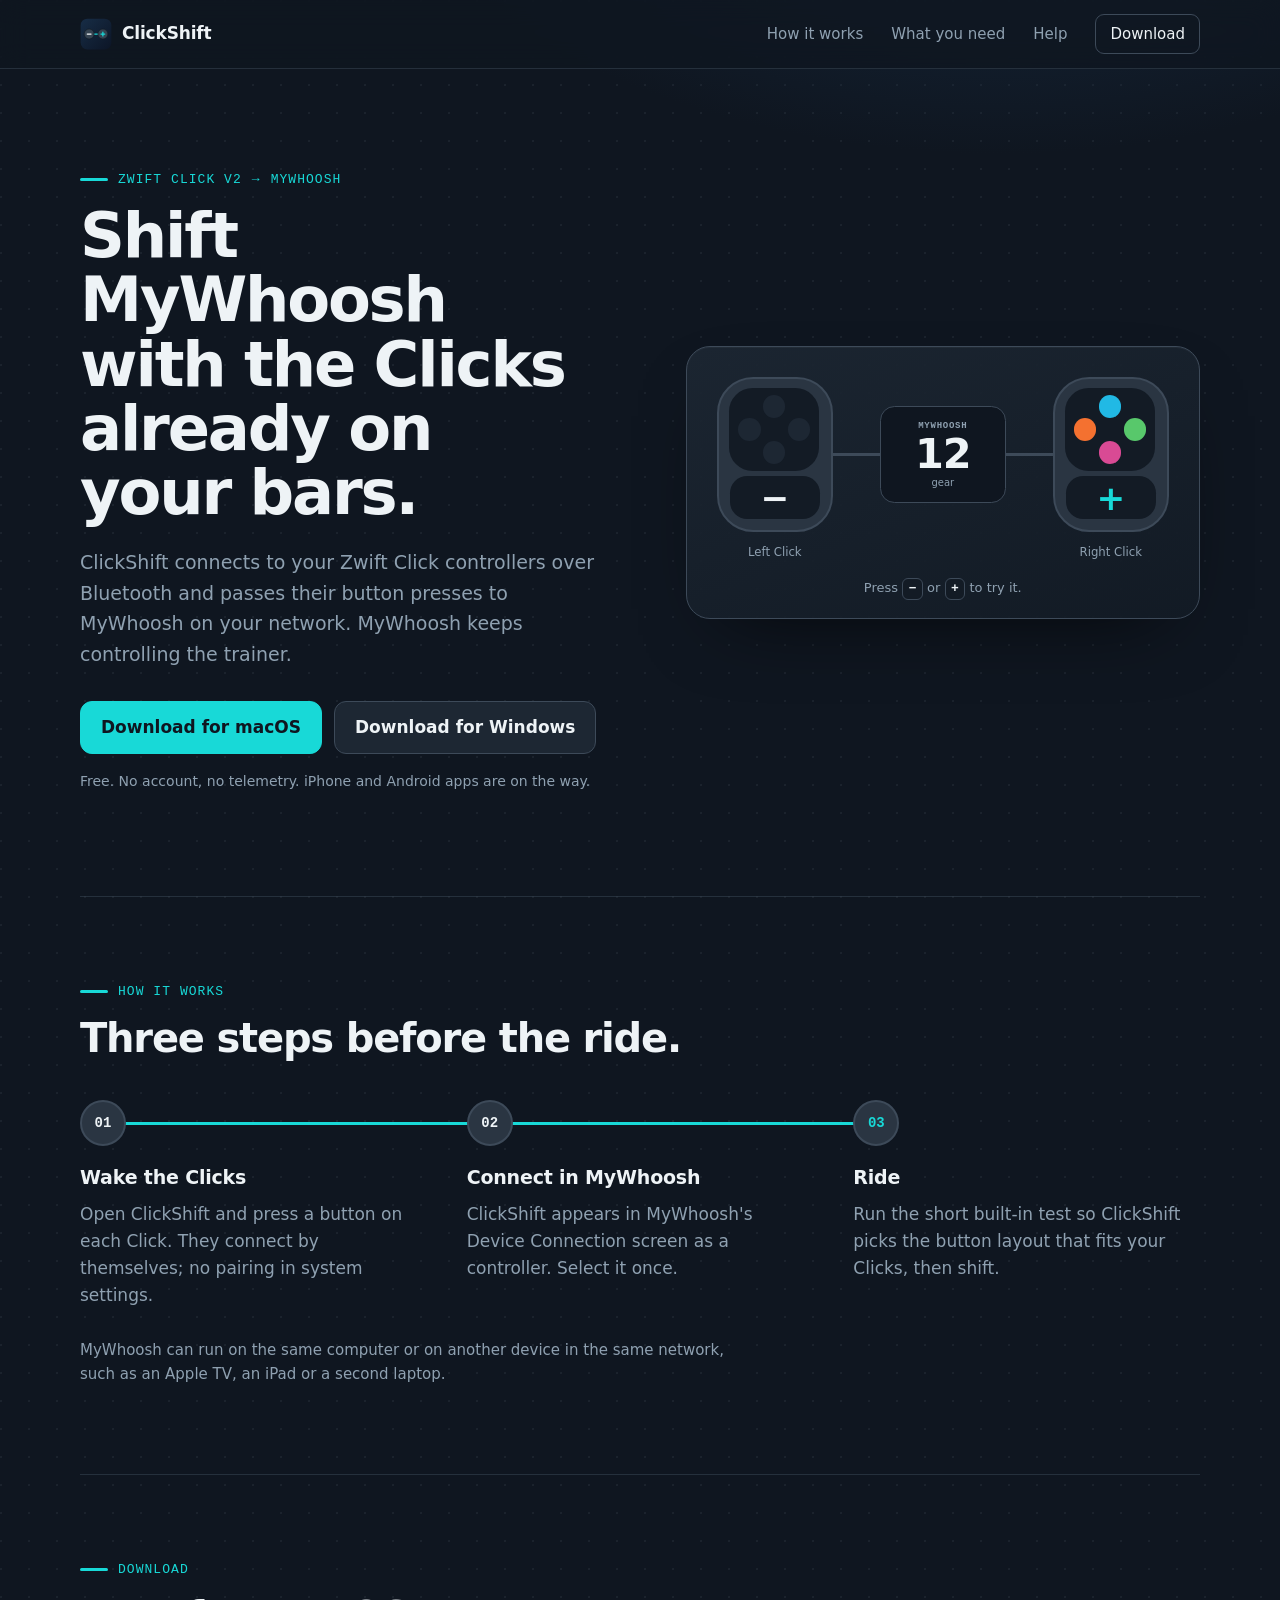
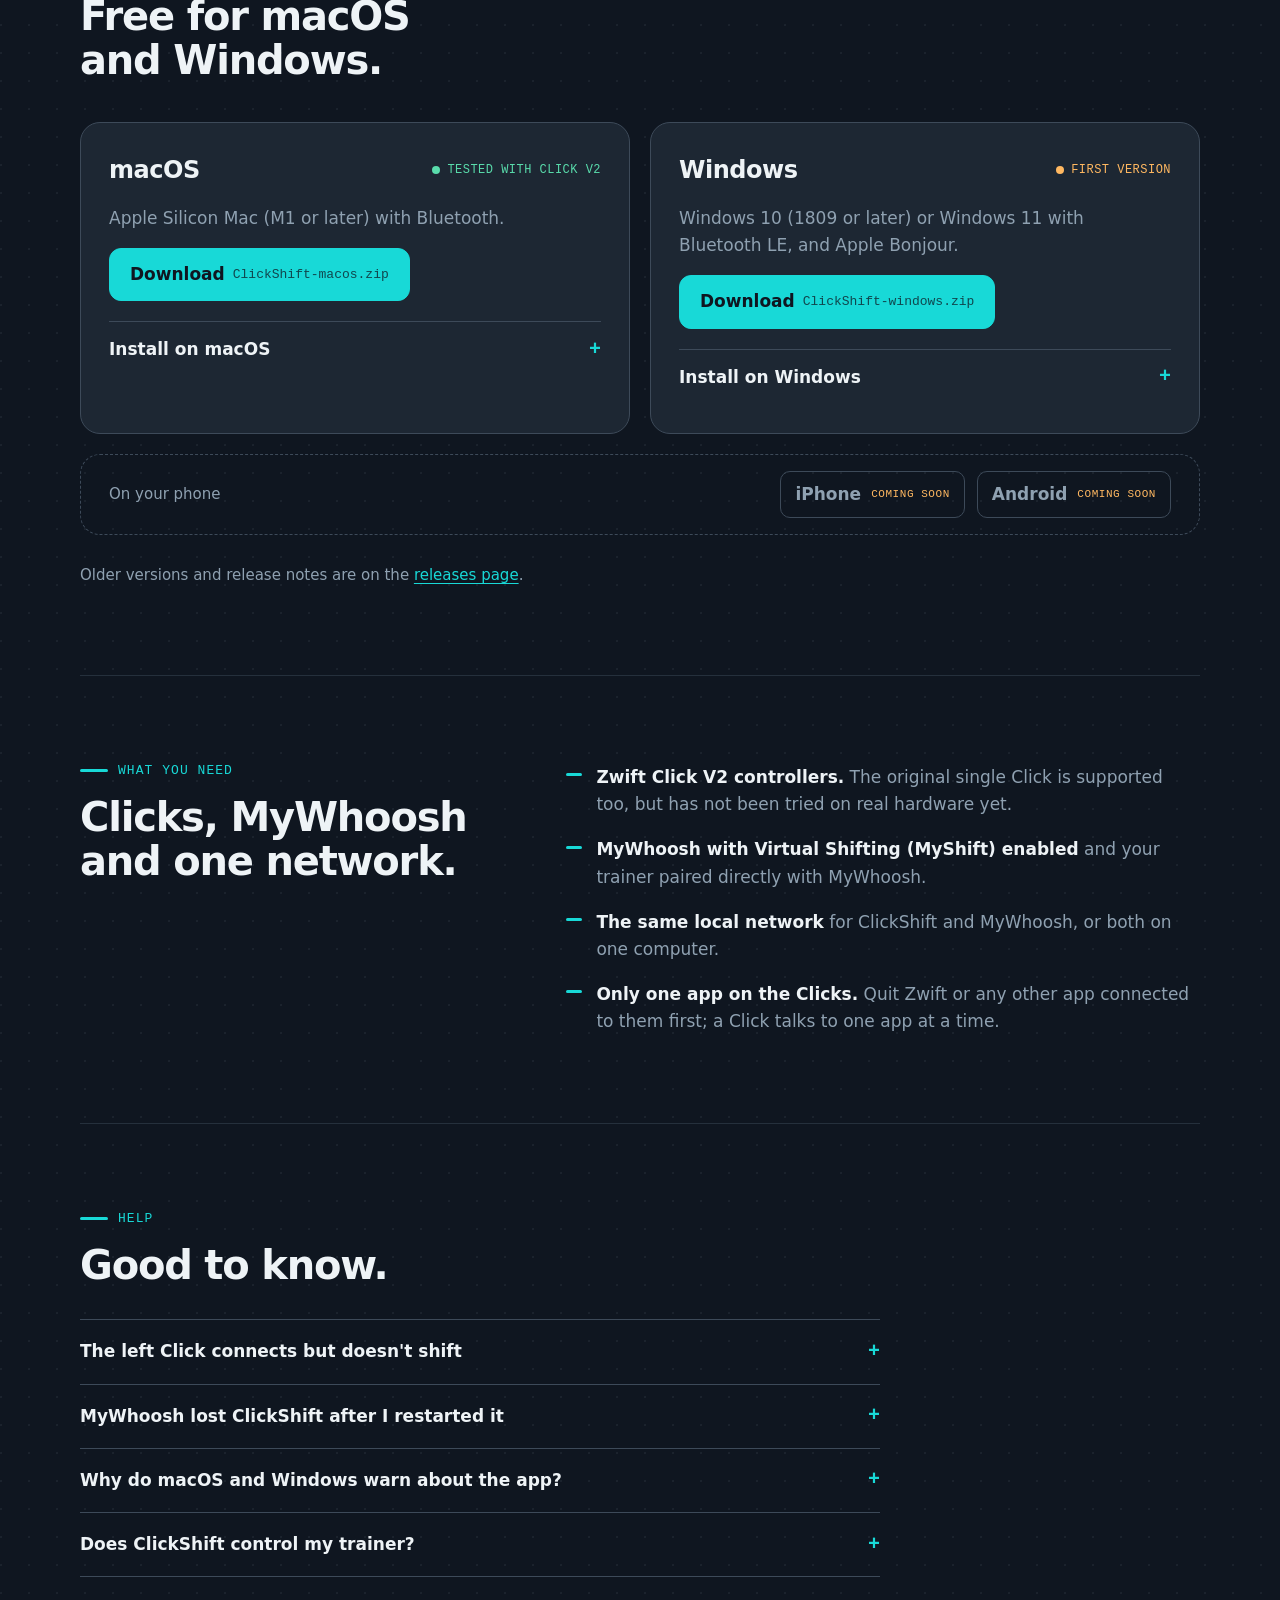
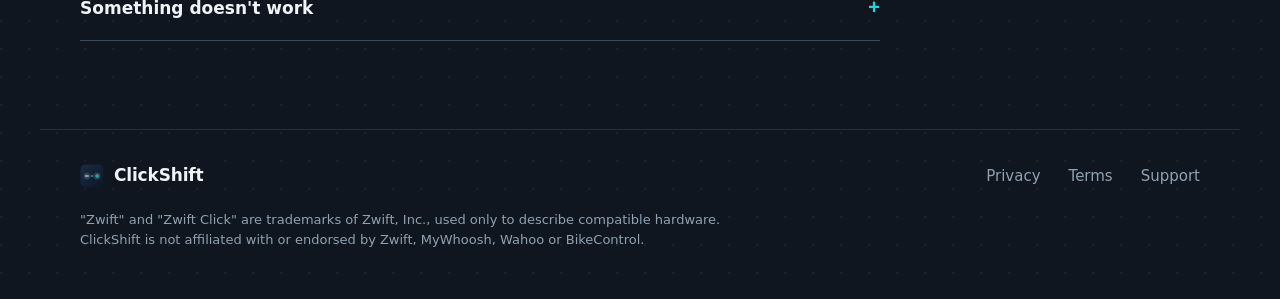
==== docs/index.html @ 23c37480 "Add the ClickShift website A landing page with the macOS and Windows downloads, the privacy policy a" ====
<!doctype html>
<html lang="en">
<head>
  <meta charset="utf-8">
  <meta name="viewport" content="width=device-width, initial-scale=1">
  <title>ClickShift – shift MyWhoosh with Zwift Click controllers</title>
  <meta name="description" content="ClickShift connects Zwift Click V2 controllers over Bluetooth and passes their button presses to MyWhoosh. Free for macOS and Windows.">
  <meta name="theme-color" content="#0F1620">
  <meta name="color-scheme" content="dark">
  <meta property="og:title" content="ClickShift">
  <meta property="og:description" content="Shift gears in MyWhoosh with Zwift Click controllers. Free for macOS and Windows.">
  <meta property="og:type" content="website">
  <meta property="og:image" content="assets/icon-512.png">
  <link rel="icon" href="assets/favicon.svg" type="image/svg+xml">
  <link rel="apple-touch-icon" href="assets/apple-touch-icon.png">
  <link rel="stylesheet" href="styles.css">
  <script src="main.js" defer></script>
</head>
<body>
  <a class="skip" href="#main">Skip to content</a>

  <header class="top">
    <a class="brand" href="./" aria-label="ClickShift home">
      <img src="assets/favicon.svg" alt="" width="32" height="32">
      <span>ClickShift</span>
    </a>
    <nav aria-label="Main">
      <a href="#how">How it works</a>
      <a href="#need">What you need</a>
      <a href="#help">Help</a>
      <a class="nav-cta" href="#download">Download</a>
    </nav>
  </header>

  <main id="main">
    <section class="hero">
      <div class="hero-copy">
        <p class="eyebrow">Zwift Click V2 <span aria-hidden="true">→</span> MyWhoosh</p>
        <h1>Shift MyWhoosh with the Clicks already on your bars.</h1>
        <p class="lede">
          ClickShift connects to your Zwift Click controllers over Bluetooth and passes their button
          presses to MyWhoosh on your network. MyWhoosh keeps controlling the trainer.
        </p>
        <div class="cta" data-downloads>
          <a class="button primary" data-os="mac"
             href="https://github.com/damcyk96/ClickShift-releases/releases/latest/download/ClickShift-macos.zip">
            Download for macOS
          </a>
          <a class="button" data-os="windows"
             href="https://github.com/damcyk96/ClickShift-releases/releases/latest/download/ClickShift-windows.zip">
            Download for Windows
          </a>
        </div>
        <p class="fine">Free. No account, no telemetry. iPhone and Android apps are on the way.</p>
      </div>

      <div class="rig-frame">
        <div class="rig" data-rig>
          <div class="controller">
            <div class="puck">
              <div class="well" aria-hidden="true"><i></i><i></i><i></i><i></i></div>
              <button class="bar" type="button" data-shift="down" aria-label="Shift down (demo)">−</button>
            </div>
            <p class="caption">Left Click</p>
          </div>

          <div class="link" data-link="down" aria-hidden="true"><b></b></div>

          <div class="node">
            <span class="node-title">MyWhoosh</span>
            <span class="node-count" data-gear>12</span>
            <span class="node-sub">gear</span>
          </div>

          <div class="link reverse" data-link="up" aria-hidden="true"><b></b></div>

          <div class="controller">
            <div class="puck">
              <div class="well faces" aria-hidden="true"><i></i><i></i><i></i><i></i></div>
              <button class="bar accent" type="button" data-shift="up" aria-label="Shift up (demo)">+</button>
            </div>
            <p class="caption">Right Click</p>
          </div>
        </div>
        <p class="rig-hint">Press <kbd>−</kbd> or <kbd>+</kbd> to try it.</p>
      </div>
    </section>

    <section id="how" class="band">
      <p class="eyebrow">How it works</p>
      <h2>Three steps before the ride.</h2>
      <ol class="steps">
        <li>
          <span class="step-number">01</span>
          <h3>Wake the Clicks</h3>
          <p>Open ClickShift and press a button on each Click. They connect by themselves; no pairing in system settings.</p>
        </li>
        <li>
          <span class="step-number">02</span>
          <h3>Connect in MyWhoosh</h3>
          <p>ClickShift appears in MyWhoosh's Device Connection screen as a controller. Select it once.</p>
        </li>
        <li>
          <span class="step-number">03</span>
          <h3>Ride</h3>
          <p>Run the short built-in test so ClickShift picks the button layout that fits your Clicks, then shift.</p>
        </li>
      </ol>
      <p class="note">
        MyWhoosh can run on the same computer or on another device in the same network, such as an
        Apple TV, an iPad or a second laptop.
      </p>
    </section>

    <section id="download" class="band">
      <p class="eyebrow">Download</p>
      <h2>Free for macOS and Windows.</h2>

      <div class="downloads">
        <article class="card" data-card="mac">
          <header>
            <h3>macOS</h3>
            <span class="tag ok">Tested with Click V2</span>
          </header>
          <p>Apple Silicon Mac (M1 or later) with Bluetooth.</p>
          <a class="button primary"
             href="https://github.com/damcyk96/ClickShift-releases/releases/latest/download/ClickShift-macos.zip">
            Download <span class="file">ClickShift-macos.zip</span>
          </a>
          <details>
            <summary>Install on macOS</summary>
            <ol>
              <li>Unzip the file and move <strong>ClickShift.app</strong> to <strong>Applications</strong>.</li>
              <li>Open it. macOS refuses the first time, because the app is not yet notarized by Apple.</li>
              <li>Open <strong>System Settings → Privacy &amp; Security</strong>, scroll to <strong>Security</strong> and select <strong>Open Anyway</strong>. This is needed once per version.</li>
              <li>Allow <strong>Bluetooth</strong> and <strong>Local Network</strong> access when macOS asks.</li>
            </ol>
          </details>
        </article>

        <article class="card" data-card="windows">
          <header>
            <h3>Windows</h3>
            <span class="tag waiting">First version</span>
          </header>
          <p>Windows 10 (1809 or later) or Windows 11 with Bluetooth LE, and Apple Bonjour.</p>
          <a class="button primary"
             href="https://github.com/damcyk96/ClickShift-releases/releases/latest/download/ClickShift-windows.zip">
            Download <span class="file">ClickShift-windows.zip</span>
          </a>
          <details>
            <summary>Install on Windows</summary>
            <ol>
              <li>Install <a href="https://support.apple.com/en-us/106380">Bonjour Print Services for Windows</a> unless you already have Bonjour (it also comes with iTunes). MyWhoosh on Windows finds ClickShift through it.</li>
              <li>Unzip the file and run <strong>ClickShift.exe</strong> from the unzipped folder. Keep the other files next to it.</li>
              <li>The app is not signed, so SmartScreen may warn on the first start: select <strong>More info → Run anyway</strong>.</li>
              <li>If Windows Firewall asks, allow access on <strong>private</strong> networks.</li>
            </ol>
            <p>Don't pair the Clicks in Windows Bluetooth settings; ClickShift connects to them itself.</p>
          </details>
        </article>
      </div>

      <div class="stores">
        <p>On your phone</p>
        <span class="store" aria-disabled="true">iPhone <em>Coming soon</em></span>
        <span class="store" aria-disabled="true">Android <em>Coming soon</em></span>
      </div>

      <p class="note">
        Older versions and release notes are on the
        <a href="https://github.com/damcyk96/ClickShift-releases/releases">releases page</a>.
      </p>
    </section>

    <section id="need" class="band split">
      <div>
        <p class="eyebrow">What you need</p>
        <h2>Clicks, MyWhoosh and one network.</h2>
      </div>
      <ul class="checks">
        <li><strong>Zwift Click V2 controllers.</strong> The original single Click is supported too, but has not been tried on real hardware yet.</li>
        <li><strong>MyWhoosh with Virtual Shifting (MyShift) enabled</strong> and your trainer paired directly with MyWhoosh.</li>
        <li><strong>The same local network</strong> for ClickShift and MyWhoosh, or both on one computer.</li>
        <li><strong>Only one app on the Clicks.</strong> Quit Zwift or any other app connected to them first; a Click talks to one app at a time.</li>
      </ul>
    </section>

    <section id="help" class="band">
      <p class="eyebrow">Help</p>
      <h2>Good to know.</h2>
      <div class="faq">
        <details>
          <summary>The left Click connects but doesn't shift</summary>
          <p>
            The left Click can stay connected while it stops reporting button presses. Run the test in
            ClickShift: it switches to <strong>1 Click</strong> mode, where the right Click's <strong>+</strong> shifts up
            and its <strong>B</strong> shifts down. To get the left one back, pair both Clicks in Zwift, quit Zwift
            completely, reconnect them in ClickShift and run the test again.
          </p>
        </details>
        <details>
          <summary>MyWhoosh lost ClickShift after I restarted it</summary>
          <p>MyWhoosh does not reconnect by itself. Connect ClickShift again in MyWhoosh's Device Connection screen.</p>
        </details>
        <details>
          <summary>Why do macOS and Windows warn about the app?</summary>
          <p>
            The desktop apps are not yet signed with a paid publisher certificate, so both systems ask you
            to confirm the first start. The install steps above show where.
          </p>
        </details>
        <details>
          <summary>Does ClickShift control my trainer?</summary>
          <p>No. MyWhoosh keeps controlling the trainer and its resistance; ClickShift only sends the button presses.</p>
        </details>
        <details>
          <summary>Something doesn't work</summary>
          <p>
            Open an <a href="https://github.com/damcyk96/ClickShift-releases/issues">issue</a> and attach the log
            (<strong>Logs → Copy logs</strong> in the app). The log can contain local IP addresses and Bluetooth
            device identifiers, so review it before posting.
          </p>
        </details>
      </div>
    </section>
  </main>

  <footer class="bottom">
    <div class="bottom-row">
      <a class="brand" href="./">
        <img src="assets/favicon.svg" alt="" width="24" height="24">
        <span>ClickShift</span>
      </a>
      <nav aria-label="Legal and support">
        <a href="privacy.html">Privacy</a>
        <a href="terms.html">Terms</a>
        <a href="https://github.com/damcyk96/ClickShift-releases/issues">Support</a>
      </nav>
    </div>
    <p class="legal">
      "Zwift" and "Zwift Click" are trademarks of Zwift, Inc., used only to describe compatible hardware.
      ClickShift is not affiliated with or endorsed by Zwift, MyWhoosh, Wahoo or BikeControl.
    </p>
  </footer>
</body>
</html>
---- docs/styles.css ----
/* One dark palette, shared with the apps: the navy of the app icon and its cyan link. */
:root {
  --background: #0f1620;
  --shell: #2a3542;
  --edge: #3d4a59;
  --well: #131b25;
  --card: #1d2733;
  --text: #eef3f6;
  --secondary: #8fa1b1;
  --link: #18d9d7;
  --ok: #59dbab;
  --waiting: #ffb861;

  --sans: ui-sans-serif, system-ui, -apple-system, "Segoe UI", Roboto, "Helvetica Neue", sans-serif;
  --mono: ui-monospace, "SF Mono", "Cascadia Mono", "Segoe UI Mono", Menlo, Consolas, monospace;
  --page: 1120px;
  --gutter: clamp(16px, 4vw, 40px);
  --ease: cubic-bezier(0.2, 0.7, 0.2, 1);
}

*,
*::before,
*::after {
  box-sizing: border-box;
}

html {
  scroll-behavior: smooth;
  scroll-padding-top: 88px;
  -webkit-text-size-adjust: 100%;
}

body {
  margin: 0;
  color: var(--text);
  font: 400 1.0625rem/1.6 var(--sans);
  background:
    radial-gradient(900px 520px at 78% -6%, #172d46 0%, transparent 70%),
    radial-gradient(circle at 1px 1px, rgb(143 161 177 / 0.09) 1px, transparent 0) 0 0 / 28px 28px,
    var(--background);
  background-attachment: scroll, scroll, scroll;
}

h1,
h2,
h3,
p,
ol,
ul {
  margin: 0;
}

a {
  color: var(--link);
  text-underline-offset: 0.2em;
}

:focus-visible {
  outline: 2px solid var(--link);
  outline-offset: 3px;
  border-radius: 6px;
}

.skip {
  position: absolute;
  left: 16px;
  top: -80px;
  z-index: 10;
  padding: 10px 14px;
  border-radius: 8px;
  background: var(--link);
  color: var(--background);
  font-weight: 600;
}

.skip:focus {
  top: 12px;
}

/* Header */

.top {
  position: sticky;
  top: 0;
  z-index: 5;
  display: flex;
  align-items: center;
  justify-content: space-between;
  gap: 16px;
  padding: 14px max(var(--gutter), calc((100vw - var(--page)) / 2));
  background: rgb(15 22 32 / 0.82);
  backdrop-filter: blur(14px);
  -webkit-backdrop-filter: blur(14px);
  border-bottom: 1px solid rgb(61 74 89 / 0.5);
}

.brand {
  display: inline-flex;
  align-items: center;
  gap: 10px;
  color: var(--text);
  font-weight: 700;
  letter-spacing: -0.01em;
  text-decoration: none;
}

.brand img {
  border-radius: 22%;
}

.top nav,
.bottom nav {
  display: flex;
  align-items: center;
  gap: clamp(14px, 2.4vw, 28px);
}

.top nav a,
.bottom nav a {
  color: var(--secondary);
  font-size: 0.9375rem;
  text-decoration: none;
  transition: color 160ms var(--ease);
}

.top nav a:hover,
.bottom nav a:hover {
  color: var(--text);
}

.top nav .nav-cta {
  padding: 7px 14px;
  border: 1px solid var(--edge);
  border-radius: 9px;
  color: var(--text);
}

.top nav .nav-cta:hover {
  border-color: var(--link);
}

@media (max-width: 640px) {
  .top nav a:not(.nav-cta) {
    display: none;
  }
}

/* Shared pieces */

main {
  width: min(100%, calc(var(--page) + 2 * var(--gutter)));
  margin: 0 auto;
  padding: 0 var(--gutter);
}

.eyebrow {
  display: flex;
  align-items: center;
  gap: 10px;
  margin-bottom: 18px;
  color: var(--link);
  font: 500 0.8125rem/1 var(--mono);
  letter-spacing: 0.08em;
  text-transform: uppercase;
}

/* The link from the app icon, drawn before each label. */
.eyebrow::before {
  content: "";
  width: 28px;
  height: 3px;
  border-radius: 2px;
  background: var(--link);
}

h1 {
  font-size: clamp(2.3rem, 5.4vw, 3.9rem);
  font-weight: 750;
  line-height: 1.03;
  letter-spacing: -0.035em;
  text-wrap: balance;
}

h2 {
  max-width: 22ch;
  font-size: clamp(1.7rem, 3.4vw, 2.5rem);
  font-weight: 720;
  line-height: 1.1;
  letter-spacing: -0.03em;
  text-wrap: balance;
}

h3 {
  font-size: 1.1875rem;
  font-weight: 650;
  letter-spacing: -0.01em;
}

.button {
  display: inline-flex;
  align-items: center;
  justify-content: center;
  gap: 8px;
  min-height: 48px;
  padding: 12px 20px;
  border: 1px solid var(--edge);
  border-radius: 12px;
  background: var(--card);
  color: var(--text);
  font-weight: 650;
  text-decoration: none;
  transition: transform 160ms var(--ease), border-color 160ms var(--ease), background-color 160ms var(--ease);
}

.button:hover {
  border-color: var(--link);
  transform: translateY(-1px);
}

.button:active {
  transform: translateY(0);
}

.button.primary {
  border-color: var(--link);
  background: var(--link);
  color: var(--background);
}

.button.primary:hover {
  background: #4be6e4;
}

.button .file {
  font: 500 0.8125rem/1 var(--mono);
  white-space: nowrap;
  opacity: 0.75;
}

@media (max-width: 420px) {
  .button .file {
    font-size: 0.75rem;
  }
}

.note {
  max-width: 68ch;
  margin-top: 28px;
  color: var(--secondary);
  font-size: 0.9375rem;
}

/* Hero */

.hero {
  display: grid;
  gap: clamp(36px, 6vw, 72px);
  align-items: center;
  padding: clamp(48px, 9vw, 104px) 0 clamp(56px, 9vw, 104px);
}

@media (min-width: 960px) {
  .hero {
    grid-template-columns: 1.02fr 0.98fr;
  }
}

.lede {
  max-width: 54ch;
  margin-top: 22px;
  color: var(--secondary);
  font-size: clamp(1.0625rem, 1.5vw, 1.1875rem);
}

.cta {
  display: flex;
  flex-wrap: wrap;
  gap: 12px;
  margin-top: 32px;
}

.fine {
  margin-top: 16px;
  color: var(--secondary);
  font-size: 0.875rem;
}

/* The rig: the Clicks joined to MyWhoosh, as the desktop apps draw them.
   Every measurement is a multiple of --u, so the drawing scales as one piece. */

.rig-frame {
  container-type: inline-size;
  padding: clamp(18px, 3vw, 30px) clamp(14px, 3vw, 30px) 18px;
  border: 1px solid var(--edge);
  border-radius: 24px;
  background: linear-gradient(160deg, rgb(29 39 51 / 0.9), rgb(19 27 37 / 0.9));
  box-shadow: 0 30px 80px -40px rgb(0 0 0 / 0.8), inset 0 1px 0 rgb(255 255 255 / 0.04);
}

.rig {
  --u: clamp(8px, 4cqw, 20px);
  display: flex;
  align-items: flex-start;
}

.controller {
  flex: none;
  width: calc(6.4 * var(--u));
}

.puck {
  position: relative;
  height: calc(8.6 * var(--u));
  border: calc(0.15 * var(--u)) solid var(--edge);
  border-radius: calc(2 * var(--u));
  background: var(--shell);
}

.well {
  position: absolute;
  left: calc(0.55 * var(--u));
  top: calc(0.5 * var(--u));
  width: calc(5 * var(--u));
  height: calc(4.6 * var(--u));
  border-radius: calc(1.3 * var(--u));
  background: var(--well);
}

.well i {
  position: absolute;
  width: calc(1.25 * var(--u));
  height: calc(1.25 * var(--u));
  border-radius: 50%;
  background: var(--card);
}

.well i:nth-child(1) { left: calc(1.875 * var(--u)); top: calc(0.4 * var(--u)); }
.well i:nth-child(2) { left: calc(0.5 * var(--u)); top: calc(1.675 * var(--u)); }
.well i:nth-child(3) { left: calc(3.25 * var(--u)); top: calc(1.675 * var(--u)); }
.well i:nth-child(4) { left: calc(1.875 * var(--u)); top: calc(2.95 * var(--u)); }

.well.faces i:nth-child(1) { background: #21b9e5; }
.well.faces i:nth-child(2) { background: #f47130; }
.well.faces i:nth-child(3) { background: #58c86b; }
.well.faces i:nth-child(4) { background: #d94a94; }

.bar {
  position: absolute;
  left: calc(0.6 * var(--u));
  right: calc(0.6 * var(--u));
  bottom: calc(0.6 * var(--u));
  height: calc(2.4 * var(--u));
  padding: 0;
  border: 0;
  border-radius: calc(0.95 * var(--u));
  background: var(--well);
  color: var(--text);
  font: 600 calc(1.9 * var(--u)) / 1 var(--sans);
  cursor: pointer;
  touch-action: manipulation;
  transition: background-color 220ms var(--ease), color 220ms var(--ease), transform 120ms var(--ease);
}

.bar.accent {
  color: var(--link);
}

.bar:hover {
  background: #0d141c;
}

.bar:active {
  transform: scale(0.97);
}

.bar.lit {
  background: var(--link);
  color: var(--background);
  transition-duration: 0ms;
}

.caption {
  margin-top: calc(0.6 * var(--u));
  color: var(--secondary);
  font-size: max(11px, calc(0.65 * var(--u)));
  text-align: center;
  white-space: nowrap;
}

.link {
  position: relative;
  flex: 1 1 0;
  min-width: calc(1.6 * var(--u));
  height: 3px;
  margin-top: calc(4.3 * var(--u) - 1.5px);
  overflow: hidden;
  background: var(--edge);
}

.link.reverse {
  transform: scaleX(-1);
}

.link b {
  position: absolute;
  inset: 0 auto 0 0;
  width: 45%;
  background: linear-gradient(90deg, transparent, var(--link));
  opacity: 0;
}

.link.fire b {
  animation: pulse 300ms linear;
}

@keyframes pulse {
  from { left: -45%; opacity: 1; }
  to { left: 100%; opacity: 1; }
}

.node {
  flex: none;
  display: flex;
  flex-direction: column;
  align-items: center;
  justify-content: center;
  gap: calc(0.12 * var(--u));
  width: calc(7 * var(--u));
  height: calc(5.4 * var(--u));
  margin-top: calc(1.6 * var(--u));
  border: calc(0.1 * var(--u)) solid var(--edge);
  border-radius: calc(0.8 * var(--u));
  background: var(--background);
  transition: border-color 500ms var(--ease);
}

.node.bump {
  border-color: var(--link);
  transition-duration: 0ms;
}

.node-title {
  color: var(--secondary);
  font: 600 max(9px, calc(0.5 * var(--u))) / 1 var(--mono);
  letter-spacing: 0.08em;
  text-transform: uppercase;
}

.node-count {
  font: 700 calc(2.3 * var(--u)) / 1.05 var(--sans);
  font-variant-numeric: tabular-nums;
  letter-spacing: -0.03em;
}

.node-sub {
  color: var(--secondary);
  font-size: max(10px, calc(0.55 * var(--u)));
  line-height: 1;
}

.rig-hint {
  margin-top: 16px;
  color: var(--secondary);
  font-size: 0.8125rem;
  text-align: center;
}

kbd {
  display: inline-block;
  min-width: 1.6em;
  padding: 1px 5px;
  border: 1px solid var(--edge);
  border-radius: 6px;
  background: var(--well);
  color: var(--text);
  font: 600 0.8125rem/1.4 var(--mono);
  text-align: center;
}

/* Sections */

.band {
  padding: clamp(48px, 8vw, 88px) 0;
  border-top: 1px solid rgb(61 74 89 / 0.5);
}

.band.split {
  display: grid;
  gap: 32px;
}

@media (min-width: 860px) {
  .band.split {
    grid-template-columns: 0.8fr 1.2fr;
    gap: 64px;
  }
}

/* Steps sit on a rail, like the Clicks on their link. */
.steps {
  position: relative;
  display: grid;
  gap: 28px;
  margin-top: 40px;
  padding: 0;
  list-style: none;
}

.steps li {
  position: relative;
}

.step-number {
  position: relative;
  z-index: 1;
  display: inline-grid;
  place-items: center;
  width: 46px;
  height: 46px;
  margin-bottom: 16px;
  border: 2px solid var(--edge);
  border-radius: 50%;
  background: var(--shell);
  color: var(--text);
  font: 600 0.875rem/1 var(--mono);
}

.steps li:last-child .step-number {
  color: var(--link);
}

.steps p {
  max-width: 36ch;
  margin-top: 8px;
  color: var(--secondary);
}

/* Each step is joined to the next one by the link. */
.steps li:not(:last-child)::before {
  content: "";
  position: absolute;
  background: var(--link);
}

@media (min-width: 760px) {
  .steps {
    grid-template-columns: repeat(3, 1fr);
    gap: 40px;
  }

  .steps li:not(:last-child)::before {
    left: 23px;
    top: 22px;
    width: calc(100% + 40px);
    height: 3px;
  }
}

@media (max-width: 759px) {
  .steps li {
    padding-left: 66px;
  }

  .step-number {
    position: absolute;
    left: 0;
    top: -8px;
  }

  .steps li:not(:last-child)::before {
    left: 22px;
    top: 0;
    width: 3px;
    height: calc(100% + 28px);
  }
}

/* Downloads */

.downloads {
  display: grid;
  gap: 20px;
  margin-top: 40px;
}

@media (min-width: 760px) {
  .downloads {
    grid-template-columns: 1fr 1fr;
  }
}

.card {
  display: flex;
  flex-direction: column;
  align-items: flex-start;
  gap: 16px;
  padding: clamp(20px, 3vw, 28px);
  border: 1px solid var(--edge);
  border-radius: 20px;
  background: var(--card);
  transition: border-color 200ms var(--ease);
}

.card.yours {
  border-color: var(--link);
}

.card header {
  display: flex;
  flex-wrap: wrap;
  align-items: center;
  justify-content: space-between;
  gap: 10px;
  width: 100%;
}

.card h3 {
  font-size: 1.5rem;
  letter-spacing: -0.02em;
}

.card > p {
  color: var(--secondary);
}

.tag {
  display: inline-flex;
  align-items: center;
  gap: 7px;
  color: var(--secondary);
  font: 500 0.75rem/1 var(--mono);
  letter-spacing: 0.04em;
  text-transform: uppercase;
}

.tag::before {
  content: "";
  width: 8px;
  height: 8px;
  border-radius: 50%;
  background: currentColor;
}

.tag.ok { color: var(--ok); }
.tag.waiting { color: var(--waiting); }

details {
  width: 100%;
  border-top: 1px solid var(--edge);
}

summary {
  display: flex;
  align-items: center;
  justify-content: space-between;
  gap: 16px;
  padding: 14px 0;
  font-weight: 600;
  cursor: pointer;
  list-style: none;
}

summary::-webkit-details-marker {
  display: none;
}

/* The disclosure marker is the two shift buttons: + opens, − closes. */
summary::after {
  content: "+";
  flex: none;
  color: var(--link);
  font: 600 1.25rem/1 var(--mono);
}

details[open] > summary::after {
  content: "−";
  color: var(--text);
}

details ol {
  display: grid;
  gap: 8px;
  padding-left: 1.3em;
  color: var(--secondary);
  font-size: 0.9375rem;
}

details p {
  max-width: 70ch;
  padding-bottom: 16px;
  color: var(--secondary);
}

details ol + p {
  margin-top: 12px;
  font-size: 0.9375rem;
}

details ol:last-child {
  padding-bottom: 6px;
}

details strong,
.checks strong {
  color: var(--text);
  font-weight: 600;
}

.card details {
  margin-top: 4px;
}

.stores {
  display: flex;
  flex-wrap: wrap;
  align-items: center;
  gap: 12px;
  margin-top: 20px;
  padding: 16px clamp(20px, 3vw, 28px);
  border: 1px dashed var(--edge);
  border-radius: 20px;
}

.stores p {
  margin-right: auto;
  color: var(--secondary);
  font-size: 0.9375rem;
}

@media (max-width: 560px) {
  .stores p {
    flex-basis: 100%;
  }
}

.store {
  display: inline-flex;
  align-items: center;
  gap: 10px;
  padding: 9px 14px;
  border: 1px solid var(--edge);
  border-radius: 10px;
  color: var(--secondary);
  font-weight: 600;
  cursor: default;
}

.store em {
  color: var(--waiting);
  font: 500 0.6875rem/1 var(--mono);
  letter-spacing: 0.05em;
  text-transform: uppercase;
}

/* What you need */

.checks {
  display: grid;
  gap: 18px;
  padding: 0;
  color: var(--secondary);
  list-style: none;
}

.checks li {
  position: relative;
  padding-left: 30px;
}

.checks li::before {
  content: "";
  position: absolute;
  left: 0;
  top: 0.55em;
  width: 16px;
  height: 3px;
  border-radius: 2px;
  background: var(--link);
}

/* Help */

.faq {
  max-width: 800px;
  margin-top: 32px;
  border-bottom: 1px solid var(--edge);
}

.faq summary {
  padding: 18px 0;
  font-size: 1.0625rem;
}

/* Footer */

.bottom {
  width: min(100%, calc(var(--page) + 2 * var(--gutter)));
  margin: 0 auto;
  padding: 32px var(--gutter) 48px;
  border-top: 1px solid rgb(61 74 89 / 0.5);
}

.bottom-row {
  display: flex;
  flex-wrap: wrap;
  align-items: center;
  justify-content: space-between;
  gap: 16px;
}

.legal {
  max-width: 78ch;
  margin-top: 20px;
  color: var(--secondary);
  font-size: 0.8125rem;
}

/* Privacy and Terms */

.prose {
  max-width: 720px;
  padding: clamp(40px, 7vw, 80px) 0;
}

.prose h1 {
  font-size: clamp(2rem, 4.5vw, 3rem);
}

.prose .updated {
  margin-top: 14px;
  color: var(--secondary);
  font: 500 0.8125rem/1.4 var(--mono);
}

.prose h2 {
  max-width: none;
  margin-top: 44px;
  font-size: 1.375rem;
  letter-spacing: -0.02em;
}

.prose p,
.prose ul {
  margin-top: 14px;
  color: var(--secondary);
}

.prose ul {
  display: grid;
  gap: 8px;
  padding-left: 1.2em;
}

.prose strong {
  color: var(--text);
  font-weight: 600;
}

/* Motion */

@media (prefers-reduced-motion: no-preference) {
  .hero-copy > *,
  .rig-frame {
    animation: rise 620ms var(--ease) both;
  }

  .hero-copy > :nth-child(2) { animation-delay: 70ms; }
  .hero-copy > :nth-child(3) { animation-delay: 140ms; }
  .hero-copy > :nth-child(4) { animation-delay: 210ms; }
  .hero-copy > :nth-child(5) { animation-delay: 280ms; }
  .rig-frame { animation-delay: 200ms; }
}

@keyframes rise {
  from { opacity: 0; transform: translateY(14px); }
  to { opacity: 1; transform: none; }
}

@media (prefers-reduced-motion: reduce) {
  html {
    scroll-behavior: auto;
  }

  *,
  *::before,
  *::after {
    transition-duration: 0ms !important;
  }

  .link.fire b {
    animation: none;
  }
}
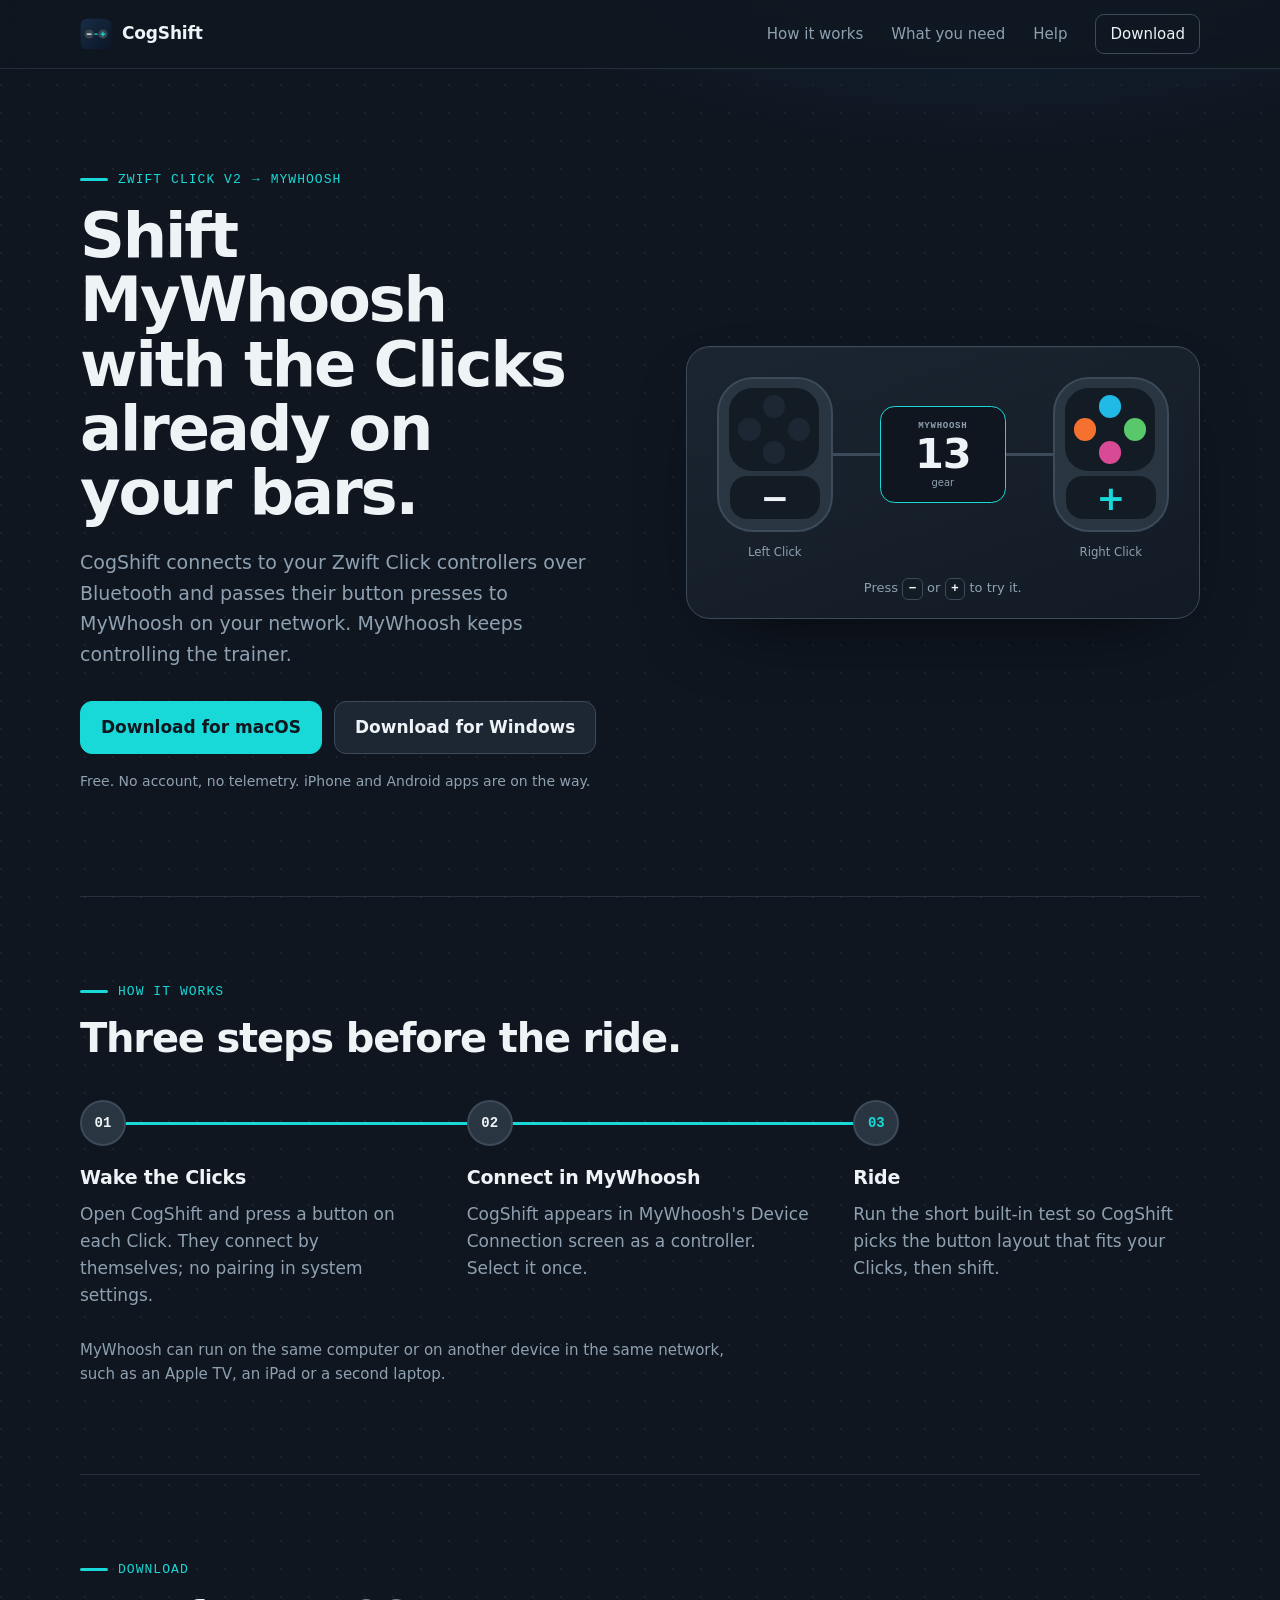
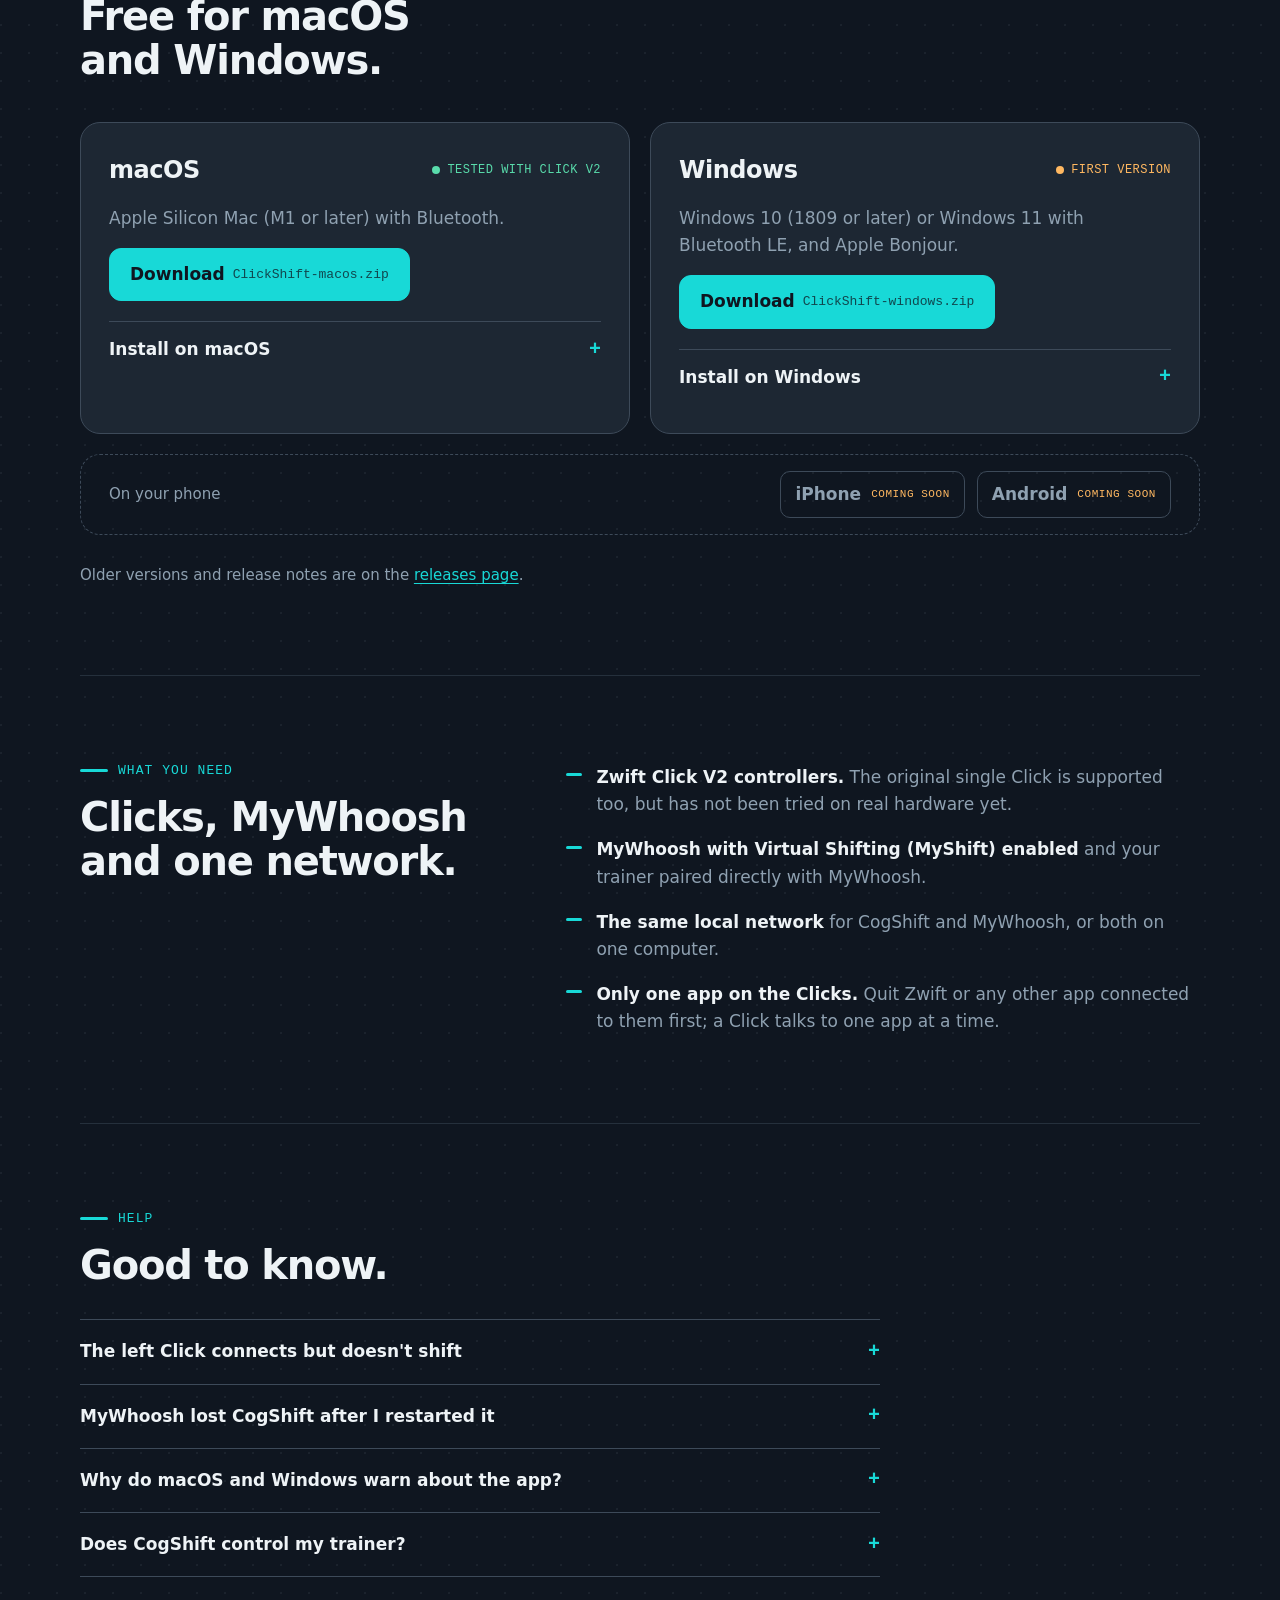
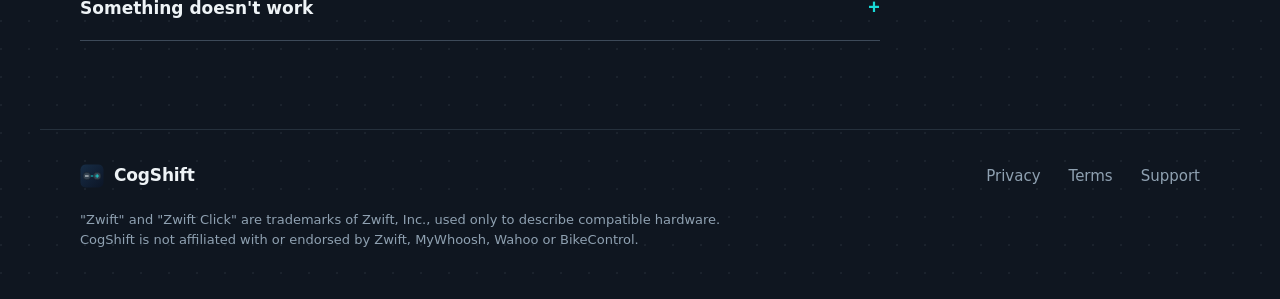
==== commit 4586d808: "Rename the website to CogShift" ====
--- a/docs/index.html
+++ b/docs/index.html
@@ -3,11 +3,11 @@
 <head>
   <meta charset="utf-8">
   <meta name="viewport" content="width=device-width, initial-scale=1">
-  <title>ClickShift – shift MyWhoosh with Zwift Click controllers</title>
-  <meta name="description" content="ClickShift connects Zwift Click V2 controllers over Bluetooth and passes their button presses to MyWhoosh. Free for macOS and Windows.">
+  <title>CogShift – shift MyWhoosh with Zwift Click controllers</title>
+  <meta name="description" content="CogShift connects Zwift Click V2 controllers over Bluetooth and passes their button presses to MyWhoosh. Free for macOS and Windows.">
   <meta name="theme-color" content="#0F1620">
   <meta name="color-scheme" content="dark">
-  <meta property="og:title" content="ClickShift">
+  <meta property="og:title" content="CogShift">
   <meta property="og:description" content="Shift gears in MyWhoosh with Zwift Click controllers. Free for macOS and Windows.">
   <meta property="og:type" content="website">
   <meta property="og:image" content="assets/icon-512.png">
@@ -20,9 +20,9 @@
   <a class="skip" href="#main">Skip to content</a>
 
   <header class="top">
-    <a class="brand" href="./" aria-label="ClickShift home">
+    <a class="brand" href="./" aria-label="CogShift home">
       <img src="assets/favicon.svg" alt="" width="32" height="32">
-      <span>ClickShift</span>
+      <span>CogShift</span>
     </a>
     <nav aria-label="Main">
       <a href="#how">How it works</a>
@@ -38,7 +38,7 @@
         <p class="eyebrow">Zwift Click V2 <span aria-hidden="true">→</span> MyWhoosh</p>
         <h1>Shift MyWhoosh with the Clicks already on your bars.</h1>
         <p class="lede">
-          ClickShift connects to your Zwift Click controllers over Bluetooth and passes their button
+          CogShift connects to your Zwift Click controllers over Bluetooth and passes their button
           presses to MyWhoosh on your network. MyWhoosh keeps controlling the trainer.
         </p>
         <div class="cta" data-downloads>
@@ -93,17 +93,17 @@
         <li>
           <span class="step-number">01</span>
           <h3>Wake the Clicks</h3>
-          <p>Open ClickShift and press a button on each Click. They connect by themselves; no pairing in system settings.</p>
+          <p>Open CogShift and press a button on each Click. They connect by themselves; no pairing in system settings.</p>
         </li>
         <li>
           <span class="step-number">02</span>
           <h3>Connect in MyWhoosh</h3>
-          <p>ClickShift appears in MyWhoosh's Device Connection screen as a controller. Select it once.</p>
+          <p>CogShift appears in MyWhoosh's Device Connection screen as a controller. Select it once.</p>
         </li>
         <li>
           <span class="step-number">03</span>
           <h3>Ride</h3>
-          <p>Run the short built-in test so ClickShift picks the button layout that fits your Clicks, then shift.</p>
+          <p>Run the short built-in test so CogShift picks the button layout that fits your Clicks, then shift.</p>
         </li>
       </ol>
       <p class="note">
@@ -151,12 +151,12 @@
           <details>
             <summary>Install on Windows</summary>
             <ol>
-              <li>Install <a href="https://support.apple.com/en-us/106380">Bonjour Print Services for Windows</a> unless you already have Bonjour (it also comes with iTunes). MyWhoosh on Windows finds ClickShift through it.</li>
+              <li>Install <a href="https://support.apple.com/en-us/106380">Bonjour Print Services for Windows</a> unless you already have Bonjour (it also comes with iTunes). MyWhoosh on Windows finds CogShift through it.</li>
               <li>Unzip the file and run <strong>ClickShift.exe</strong> from the unzipped folder. Keep the other files next to it.</li>
               <li>The app is not signed, so SmartScreen may warn on the first start: select <strong>More info → Run anyway</strong>.</li>
               <li>If Windows Firewall asks, allow access on <strong>private</strong> networks.</li>
             </ol>
-            <p>Don't pair the Clicks in Windows Bluetooth settings; ClickShift connects to them itself.</p>
+            <p>Don't pair the Clicks in Windows Bluetooth settings; CogShift connects to them itself.</p>
           </details>
         </article>
       </div>
@@ -181,7 +181,7 @@
       <ul class="checks">
         <li><strong>Zwift Click V2 controllers.</strong> The original single Click is supported too, but has not been tried on real hardware yet.</li>
         <li><strong>MyWhoosh with Virtual Shifting (MyShift) enabled</strong> and your trainer paired directly with MyWhoosh.</li>
-        <li><strong>The same local network</strong> for ClickShift and MyWhoosh, or both on one computer.</li>
+        <li><strong>The same local network</strong> for CogShift and MyWhoosh, or both on one computer.</li>
         <li><strong>Only one app on the Clicks.</strong> Quit Zwift or any other app connected to them first; a Click talks to one app at a time.</li>
       </ul>
     </section>
@@ -194,14 +194,14 @@
           <summary>The left Click connects but doesn't shift</summary>
           <p>
             The left Click can stay connected while it stops reporting button presses. Run the test in
-            ClickShift: it switches to <strong>1 Click</strong> mode, where the right Click's <strong>+</strong> shifts up
+            CogShift: it switches to <strong>1 Click</strong> mode, where the right Click's <strong>+</strong> shifts up
             and its <strong>B</strong> shifts down. To get the left one back, pair both Clicks in Zwift, quit Zwift
-            completely, reconnect them in ClickShift and run the test again.
+            completely, reconnect them in CogShift and run the test again.
           </p>
         </details>
         <details>
-          <summary>MyWhoosh lost ClickShift after I restarted it</summary>
-          <p>MyWhoosh does not reconnect by itself. Connect ClickShift again in MyWhoosh's Device Connection screen.</p>
+          <summary>MyWhoosh lost CogShift after I restarted it</summary>
+          <p>MyWhoosh does not reconnect by itself. Connect CogShift again in MyWhoosh's Device Connection screen.</p>
         </details>
         <details>
           <summary>Why do macOS and Windows warn about the app?</summary>
@@ -211,8 +211,8 @@
           </p>
         </details>
         <details>
-          <summary>Does ClickShift control my trainer?</summary>
-          <p>No. MyWhoosh keeps controlling the trainer and its resistance; ClickShift only sends the button presses.</p>
+          <summary>Does CogShift control my trainer?</summary>
+          <p>No. MyWhoosh keeps controlling the trainer and its resistance; CogShift only sends the button presses.</p>
         </details>
         <details>
           <summary>Something doesn't work</summary>
@@ -230,7 +230,7 @@
     <div class="bottom-row">
       <a class="brand" href="./">
         <img src="assets/favicon.svg" alt="" width="24" height="24">
-        <span>ClickShift</span>
+        <span>CogShift</span>
       </a>
       <nav aria-label="Legal and support">
         <a href="privacy.html">Privacy</a>
@@ -240,7 +240,7 @@
     </div>
     <p class="legal">
       "Zwift" and "Zwift Click" are trademarks of Zwift, Inc., used only to describe compatible hardware.
-      ClickShift is not affiliated with or endorsed by Zwift, MyWhoosh, Wahoo or BikeControl.
+      CogShift is not affiliated with or endorsed by Zwift, MyWhoosh, Wahoo or BikeControl.
     </p>
   </footer>
 </body>
